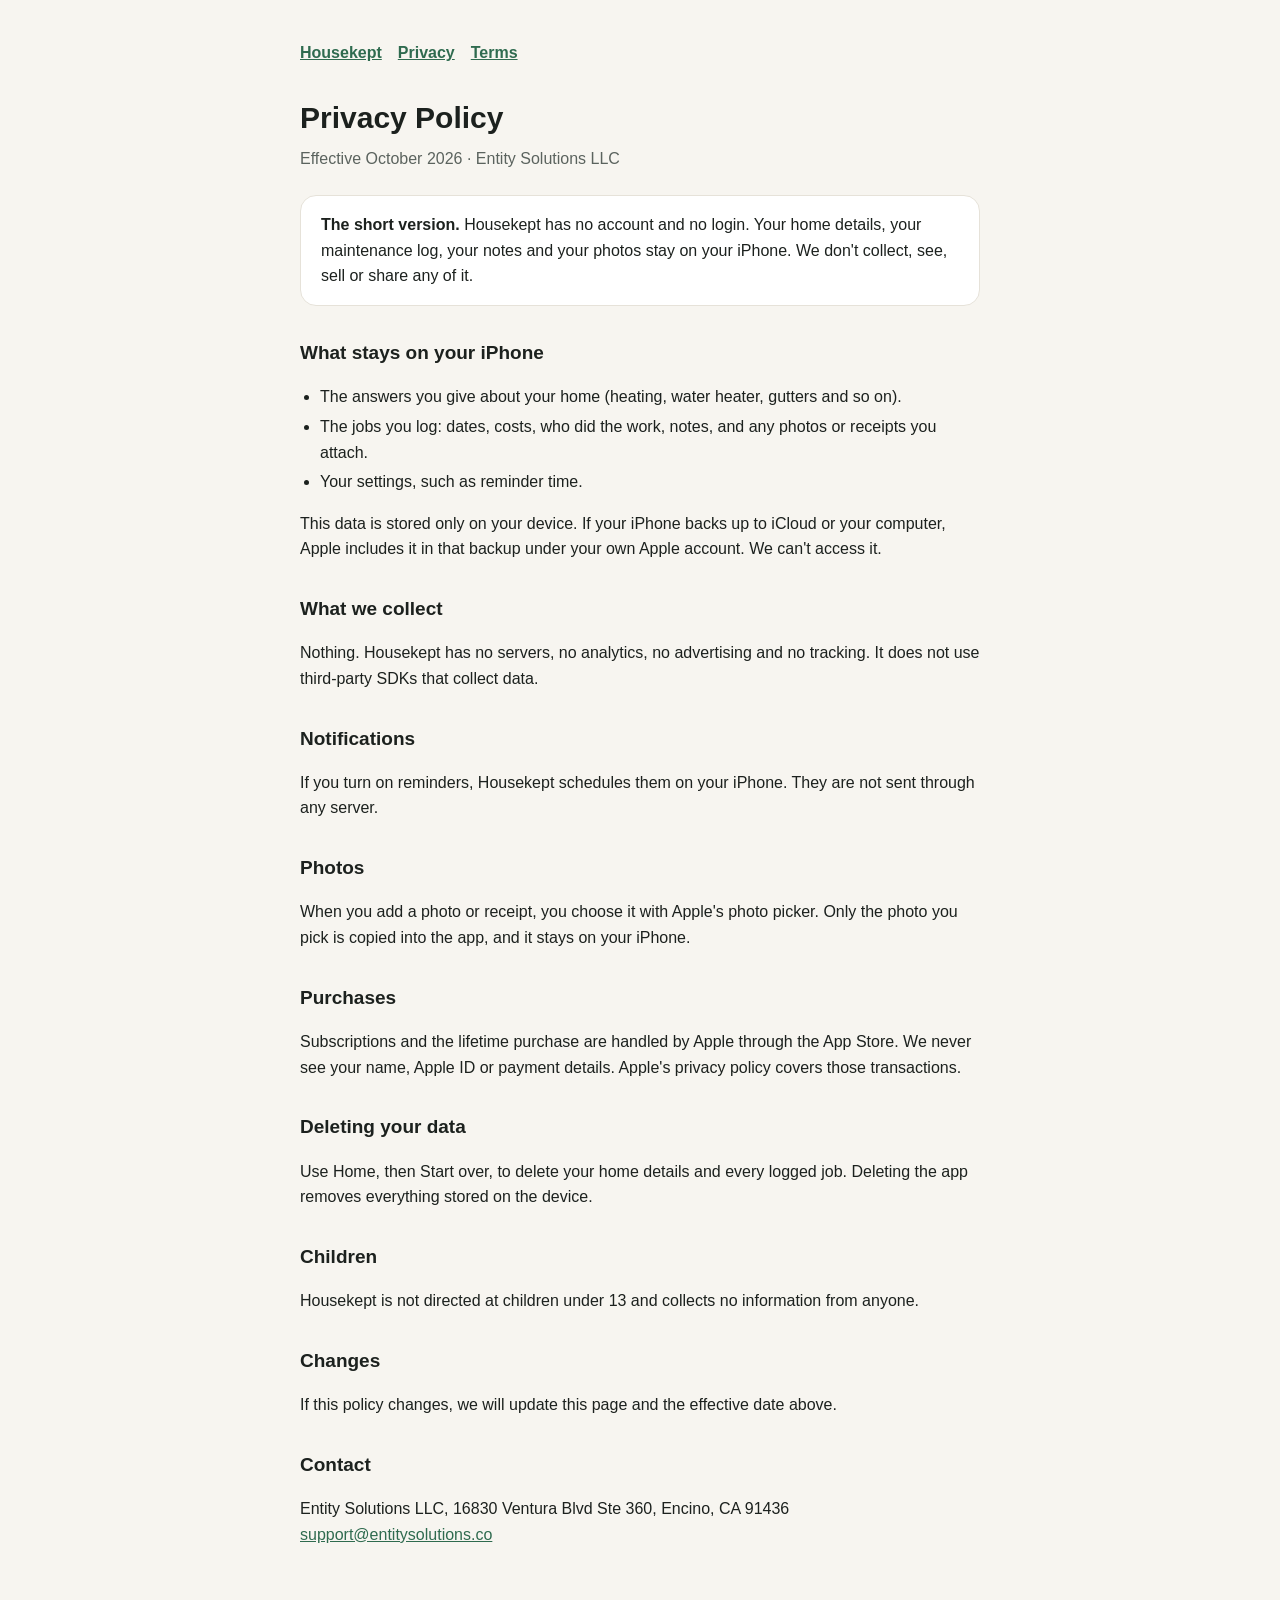
==== privacy.html @ c992644a "Housekept privacy policy, terms and support page Co-Authored-By: Claude Opus 5.5 <noreply@anthropic." ====
<!doctype html><html lang="en"><head><meta charset="utf-8"><meta name="viewport" content="width=device-width,initial-scale=1">
<title>Housekept Privacy Policy</title><link rel="stylesheet" href="style.css"></head><body><main>
<nav><a href="index.html">Housekept</a><a href="privacy.html">Privacy</a><a href="terms.html">Terms</a></nav>
<h1>Privacy Policy</h1><p class="meta">Effective October 2026 · Entity Solutions LLC</p>
<div class="card"><strong>The short version.</strong> Housekept has no account and no login. Your home details, your maintenance log, your notes and your photos stay on your iPhone. We don't collect, see, sell or share any of it.</div>
<h2>What stays on your iPhone</h2>
<ul><li>The answers you give about your home (heating, water heater, gutters and so on).</li>
<li>The jobs you log: dates, costs, who did the work, notes, and any photos or receipts you attach.</li>
<li>Your settings, such as reminder time.</li></ul>
<p>This data is stored only on your device. If your iPhone backs up to iCloud or your computer, Apple includes it in that backup under your own Apple account. We can't access it.</p>
<h2>What we collect</h2>
<p>Nothing. Housekept has no servers, no analytics, no advertising and no tracking. It does not use third-party SDKs that collect data.</p>
<h2>Notifications</h2>
<p>If you turn on reminders, Housekept schedules them on your iPhone. They are not sent through any server.</p>
<h2>Photos</h2>
<p>When you add a photo or receipt, you choose it with Apple's photo picker. Only the photo you pick is copied into the app, and it stays on your iPhone.</p>
<h2>Purchases</h2>
<p>Subscriptions and the lifetime purchase are handled by Apple through the App Store. We never see your name, Apple ID or payment details. Apple's privacy policy covers those transactions.</p>
<h2>Deleting your data</h2>
<p>Use Home, then Start over, to delete your home details and every logged job. Deleting the app removes everything stored on the device.</p>
<h2>Children</h2>
<p>Housekept is not directed at children under 13 and collects no information from anyone.</p>
<h2>Changes</h2>
<p>If this policy changes, we will update this page and the effective date above.</p>
<h2>Contact</h2>
<p>Entity Solutions LLC, 16830 Ventura Blvd Ste 360, Encino, CA 91436<br><a href="mailto:support@entitysolutions.co">support@entitysolutions.co</a></p>
</main></body></html>
---- style.css ----
:root{--bg:#F7F5F0;--card:#fff;--text:#1C211E;--muted:#5B635E;--accent:#2F6B4F;--line:#E6E2D9}
@media (prefers-color-scheme:dark){:root{--bg:#111412;--card:#1B1F1C;--text:#EEF1EE;--muted:#A4ADA7;--accent:#6FCB9C;--line:#2A302C}}
*{box-sizing:border-box}body{margin:0;background:var(--bg);color:var(--text);font:16px/1.6 -apple-system,BlinkMacSystemFont,"SF Pro Rounded","Segoe UI",sans-serif}
main{max-width:720px;margin:0 auto;padding:40px 20px 64px}h1{font-size:30px;margin:0 0 4px}h2{font-size:19px;margin:32px 0 6px}
.meta{color:var(--muted);margin:0 0 24px}a{color:var(--accent)}ul{padding-left:20px}li{margin:4px 0}
.card{background:var(--card);border:1px solid var(--line);border-radius:16px;padding:16px 20px;margin:20px 0}
nav{display:flex;gap:16px;margin-bottom:28px;font-weight:600}
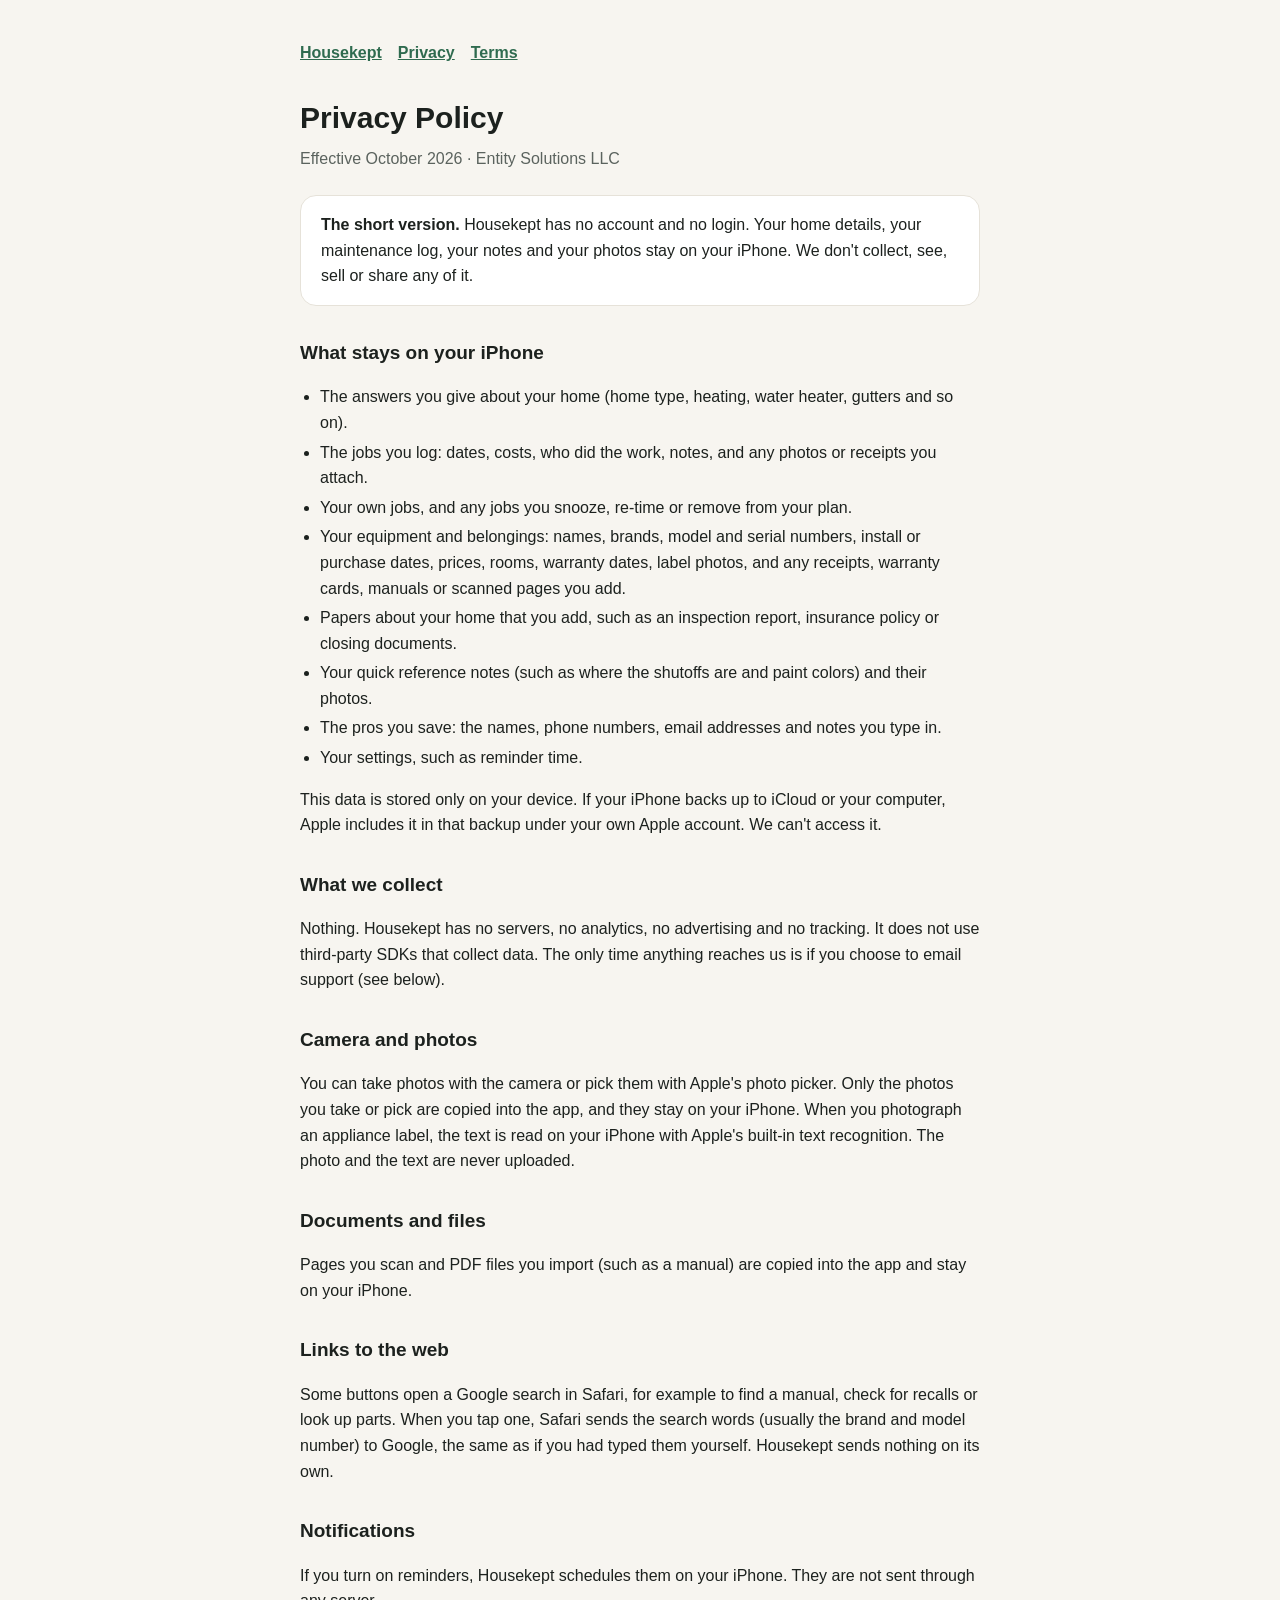
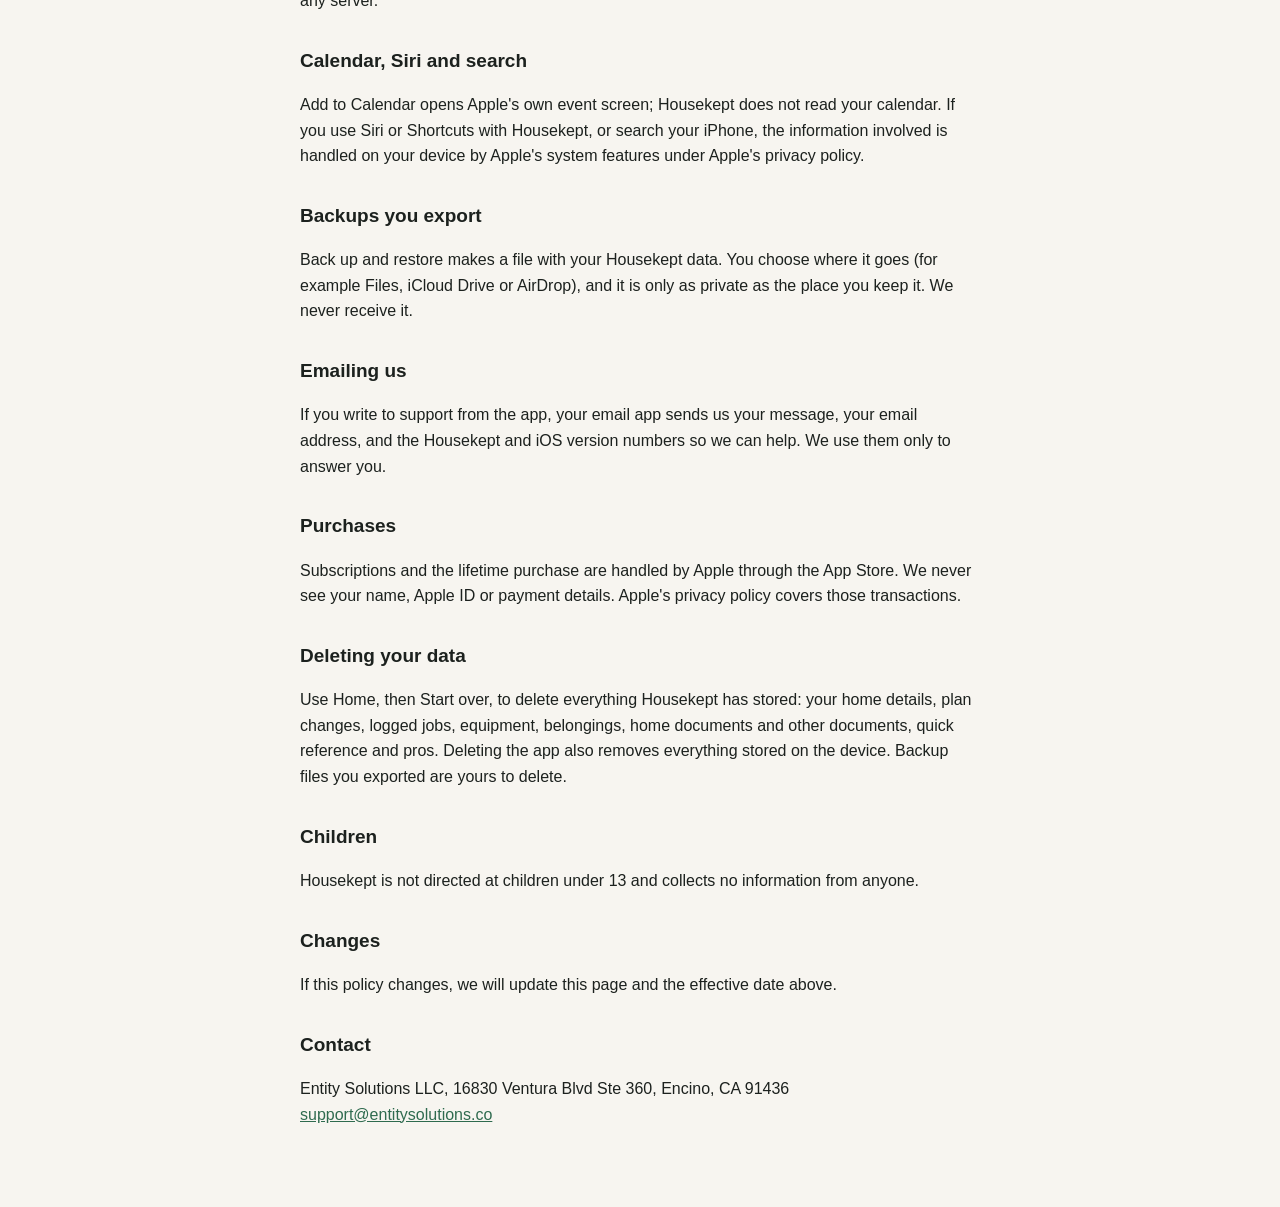
==== commit d86747d0: "Privacy policy: equipment, documents, camera, web searches, support email, Spotlight/Siri/calendar, " ====
--- a/privacy.html
+++ b/privacy.html
@@ -4,20 +4,35 @@
 <h1>Privacy Policy</h1><p class="meta">Effective October 2026 · Entity Solutions LLC</p>
 <div class="card"><strong>The short version.</strong> Housekept has no account and no login. Your home details, your maintenance log, your notes and your photos stay on your iPhone. We don't collect, see, sell or share any of it.</div>
 <h2>What stays on your iPhone</h2>
-<ul><li>The answers you give about your home (heating, water heater, gutters and so on).</li>
+<ul><li>The answers you give about your home (home type, heating, water heater, gutters and so on).</li>
 <li>The jobs you log: dates, costs, who did the work, notes, and any photos or receipts you attach.</li>
+<li>Your own jobs, and any jobs you snooze, re-time or remove from your plan.</li>
+<li>Your equipment and belongings: names, brands, model and serial numbers, install or purchase dates, prices, rooms, warranty dates, label photos, and any receipts, warranty cards, manuals or scanned pages you add.</li>
+<li>Papers about your home that you add, such as an inspection report, insurance policy or closing documents.</li>
+<li>Your quick reference notes (such as where the shutoffs are and paint colors) and their photos.</li>
+<li>The pros you save: the names, phone numbers, email addresses and notes you type in.</li>
 <li>Your settings, such as reminder time.</li></ul>
 <p>This data is stored only on your device. If your iPhone backs up to iCloud or your computer, Apple includes it in that backup under your own Apple account. We can't access it.</p>
 <h2>What we collect</h2>
-<p>Nothing. Housekept has no servers, no analytics, no advertising and no tracking. It does not use third-party SDKs that collect data.</p>
+<p>Nothing. Housekept has no servers, no analytics, no advertising and no tracking. It does not use third-party SDKs that collect data. The only time anything reaches us is if you choose to email support (see below).</p>
+<h2>Camera and photos</h2>
+<p>You can take photos with the camera or pick them with Apple's photo picker. Only the photos you take or pick are copied into the app, and they stay on your iPhone. When you photograph an appliance label, the text is read on your iPhone with Apple's built-in text recognition. The photo and the text are never uploaded.</p>
+<h2>Documents and files</h2>
+<p>Pages you scan and PDF files you import (such as a manual) are copied into the app and stay on your iPhone.</p>
+<h2>Links to the web</h2>
+<p>Some buttons open a Google search in Safari, for example to find a manual, check for recalls or look up parts. When you tap one, Safari sends the search words (usually the brand and model number) to Google, the same as if you had typed them yourself. Housekept sends nothing on its own.</p>
 <h2>Notifications</h2>
 <p>If you turn on reminders, Housekept schedules them on your iPhone. They are not sent through any server.</p>
-<h2>Photos</h2>
-<p>When you add a photo or receipt, you choose it with Apple's photo picker. Only the photo you pick is copied into the app, and it stays on your iPhone.</p>
+<h2>Calendar, Siri and search</h2>
+<p>Add to Calendar opens Apple's own event screen; Housekept does not read your calendar. If you use Siri or Shortcuts with Housekept, or search your iPhone, the information involved is handled on your device by Apple's system features under Apple's privacy policy.</p>
+<h2>Backups you export</h2>
+<p>Back up and restore makes a file with your Housekept data. You choose where it goes (for example Files, iCloud Drive or AirDrop), and it is only as private as the place you keep it. We never receive it.</p>
+<h2>Emailing us</h2>
+<p>If you write to support from the app, your email app sends us your message, your email address, and the Housekept and iOS version numbers so we can help. We use them only to answer you.</p>
 <h2>Purchases</h2>
 <p>Subscriptions and the lifetime purchase are handled by Apple through the App Store. We never see your name, Apple ID or payment details. Apple's privacy policy covers those transactions.</p>
 <h2>Deleting your data</h2>
-<p>Use Home, then Start over, to delete your home details and every logged job. Deleting the app removes everything stored on the device.</p>
+<p>Use Home, then Start over, to delete everything Housekept has stored: your home details, plan changes, logged jobs, equipment, belongings, home documents and other documents, quick reference and pros. Deleting the app also removes everything stored on the device. Backup files you exported are yours to delete.</p>
 <h2>Children</h2>
 <p>Housekept is not directed at children under 13 and collects no information from anyone.</p>
 <h2>Changes</h2>
